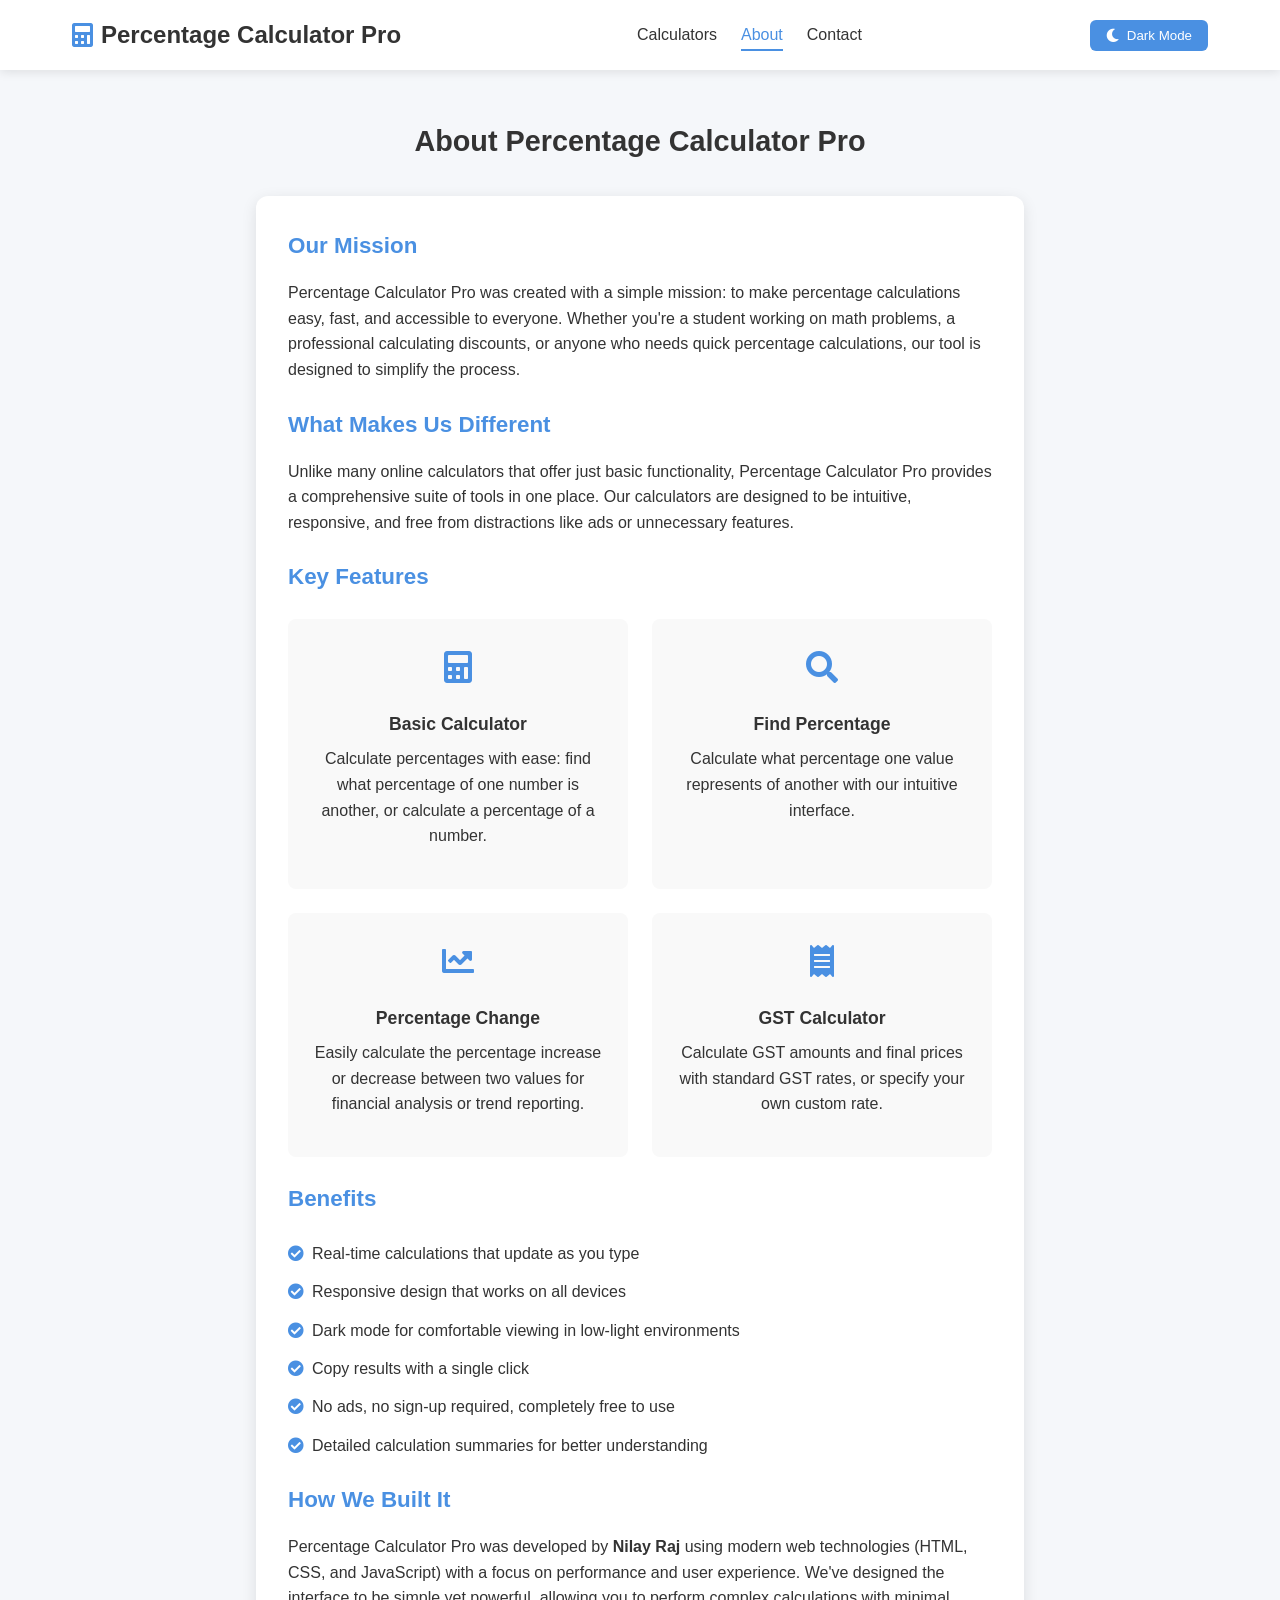
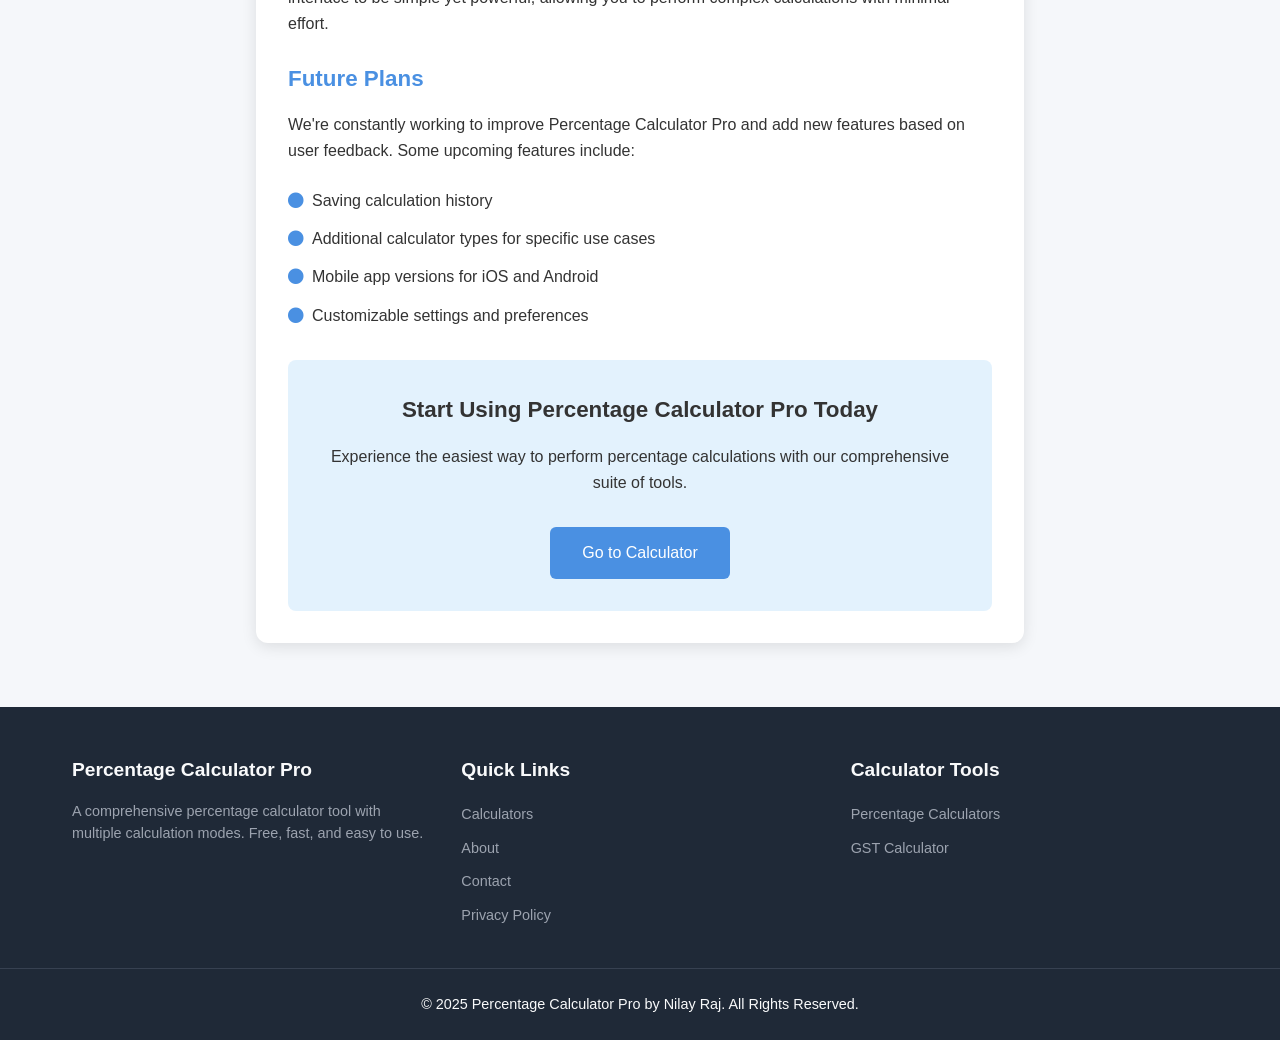
==== about.html @ c62aca21 "Add files via upload" ====
<!DOCTYPE html>
<html lang="en">
<head>
    <meta charset="UTF-8">
    <meta name="viewport" content="width=device-width, initial-scale=1.0">
    <title>About - Percentage Calculator Pro</title>
    <meta name="description" content="Learn about Percentage Calculator Pro - a comprehensive tool for all your percentage calculations.">
    <link rel="stylesheet" href="styles.css">
    <link rel="stylesheet" href="https://cdnjs.cloudflare.com/ajax/libs/font-awesome/5.15.4/css/all.min.css">
</head>
<body class="light-mode">
    <!-- Header -->
    <header class="site-header">
        <div class="header-content">
            <div class="logo">
                <h1><i class="fas fa-calculator"></i> Percentage Calculator Pro</h1>
            </div>
            <nav class="main-nav">
                <ul>
                    <li><a href="index.html">Calculators</a></li>
                    <li><a href="about.html" class="active">About</a></li>
                    <li><a href="contact.html">Contact</a></li>
                </ul>
            </nav>
            <div class="theme-toggle">
                <button id="theme-toggle-btn">
                    <i class="fas fa-moon"></i>
                    <span>Dark Mode</span>
                </button>
            </div>
        </div>
    </header>
    
    <div class="container">
        <h2 class="page-title">About Percentage Calculator Pro</h2>
        
        <div class="about-section">
            <div class="about-content">
                <h3>Our Mission</h3>
                <p>Percentage Calculator Pro was created with a simple mission: to make percentage calculations easy, fast, and accessible to everyone. Whether you're a student working on math problems, a professional calculating discounts, or anyone who needs quick percentage calculations, our tool is designed to simplify the process.</p>
                
                <h3>What Makes Us Different</h3>
                <p>Unlike many online calculators that offer just basic functionality, Percentage Calculator Pro provides a comprehensive suite of tools in one place. Our calculators are designed to be intuitive, responsive, and free from distractions like ads or unnecessary features.</p>
                
                <h3>Key Features</h3>
                <div class="feature-grid">
                    <div class="feature-card">
                        <div class="feature-icon">
                            <i class="fas fa-calculator"></i>
                        </div>
                        <h4>Basic Calculator</h4>
                        <p>Calculate percentages with ease: find what percentage of one number is another, or calculate a percentage of a number.</p>
                    </div>
                    
                    <div class="feature-card">
                        <div class="feature-icon">
                            <i class="fas fa-search"></i>
                        </div>
                        <h4>Find Percentage</h4>
                        <p>Calculate what percentage one value represents of another with our intuitive interface.</p>
                    </div>
                    
                    <div class="feature-card">
                        <div class="feature-icon">
                            <i class="fas fa-chart-line"></i>
                        </div>
                        <h4>Percentage Change</h4>
                        <p>Easily calculate the percentage increase or decrease between two values for financial analysis or trend reporting.</p>
                    </div>
                    
                    <div class="feature-card">
                        <div class="feature-icon">
                            <i class="fas fa-receipt"></i>
                        </div>
                        <h4>GST Calculator</h4>
                        <p>Calculate GST amounts and final prices with standard GST rates, or specify your own custom rate.</p>
                    </div>
                </div>
                
                <h3>Benefits</h3>
                <ul class="benefits-list">
                    <li><i class="fas fa-check-circle"></i> Real-time calculations that update as you type</li>
                    <li><i class="fas fa-check-circle"></i> Responsive design that works on all devices</li>
                    <li><i class="fas fa-check-circle"></i> Dark mode for comfortable viewing in low-light environments</li>
                    <li><i class="fas fa-check-circle"></i> Copy results with a single click</li>
                    <li><i class="fas fa-check-circle"></i> No ads, no sign-up required, completely free to use</li>
                    <li><i class="fas fa-check-circle"></i> Detailed calculation summaries for better understanding</li>
                </ul>
                
                <h3>How We Built It</h3>
                <p>Percentage Calculator Pro was developed by <strong>Nilay Raj</strong> using modern web technologies (HTML, CSS, and JavaScript) with a focus on performance and user experience. We've designed the interface to be simple yet powerful, allowing you to perform complex calculations with minimal effort.</p>
                
                <h3>Future Plans</h3>
                <p>We're constantly working to improve Percentage Calculator Pro and add new features based on user feedback. Some upcoming features include:</p>
                <ul class="benefits-list">
                    <li><i class="fas fa-circle"></i> Saving calculation history</li>
                    <li><i class="fas fa-circle"></i> Additional calculator types for specific use cases</li>
                    <li><i class="fas fa-circle"></i> Mobile app versions for iOS and Android</li>
                    <li><i class="fas fa-circle"></i> Customizable settings and preferences</li>
                </ul>
                
                <div class="cta-box">
                    <h3>Start Using Percentage Calculator Pro Today</h3>
                    <p>Experience the easiest way to perform percentage calculations with our comprehensive suite of tools.</p>
                    <a href="index.html" class="cta-button">Go to Calculator</a>
                </div>
            </div>
        </div>
    </div>
    
    <!-- Footer -->
    <footer class="site-footer">
        <div class="footer-content">
            <div class="footer-section">
                <h3>Percentage Calculator Pro</h3>
                <p>A comprehensive percentage calculator tool with multiple calculation modes. Free, fast, and easy to use.</p>
            </div>
            
            <div class="footer-section">
                <h3>Quick Links</h3>
                <ul>
                    <li><a href="index.html">Calculators</a></li>
                    <li><a href="about.html">About</a></li>
                    <li><a href="contact.html">Contact</a></li>
                    <li><a href="privacy.html">Privacy Policy</a></li>
                </ul>
            </div>
            
            <div class="footer-section">
                <h3>Calculator Tools</h3>
                <ul>
                    <li><a href="#" data-tab="percentage-calculators" class="footer-tab-link">Percentage Calculators</a></li>
                    <li><a href="#" data-tab="gst-calculator" class="footer-tab-link">GST Calculator</a></li>
                </ul>
            </div>
        </div>
        
        <div class="footer-bottom">
            <p>&copy; 2025 Percentage Calculator Pro by Nilay Raj. All Rights Reserved.</p>
        </div>
    </footer>
    
    <script src="script.js"></script>
</body>
</html>
---- styles.css ----
/* CSS Variables for theme support */
:root {
    /* Light theme variables */
    --background-color: #f5f7fa;
    --text-color: #333;
    --card-bg: #fff;
    --card-shadow: 0 4px 15px rgba(0, 0, 0, 0.1);
    --input-bg: #f9f9f9;
    --input-border: #e0e0e0;
    --input-focus: #4a90e2;
    --primary-color: #4a90e2;
    --primary-light: #e3f2fd;
    --result-bg: #e8f5e9;
    --result-focus-bg: #c8e6c9;
    --error-color: #f44336;
    --button-bg: #4a90e2;
    --button-text: white;
    --button-hover: #3a80d2;
    --tooltip-bg: #333;
    --tooltip-text: white;
    --tab-inactive: #eaeaea;
    --tab-active-border: #4a90e2;
    --header-bg: #ffffff;
    --header-text: #333;
    --footer-bg: #1f2937;
    --footer-text: #f9fafb;
    --footer-link: #9ca3af;
    --footer-link-hover: #f9fafb;
    --footer-border: #374151;
}

/* Dark theme variables */
.dark-mode {
    --background-color: #1a1a2e;
    --text-color: #f0f0f0;
    --card-bg: #16213e;
    --card-shadow: 0 4px 15px rgba(0, 0, 0, 0.3);
    --input-bg: #0f3460;
    --input-border: #1a1a2e;
    --input-focus: #4a90e2;
    --primary-color: #4a90e2;
    --primary-light: #102a43;
    --result-bg: #1e3a1e;
    --result-focus-bg: #2e4a2e;
    --error-color: #ff6b6b;
    --button-bg: #4a90e2;
    --button-text: white;
    --button-hover: #3a80d2;
    --tooltip-bg: #f0f0f0;
    --tooltip-text: #333;
    --tab-inactive: #0d1b2a;
    --tab-active-border: #4a90e2;
    --header-bg: #0f172a;
    --header-text: #f9fafb;
    --footer-bg: #0f172a;
    --footer-text: #f9fafb;
    --footer-link: #9ca3af;
    --footer-link-hover: #f9fafb;
    --footer-border: #1f2937;
}

/* Base styles */
* {
    margin: 0;
    padding: 0;
    box-sizing: border-box;
    transition: background-color 0.3s, color 0.3s;
    max-width: 100%;
}

html {
    overflow-x: hidden;
    width: 100%;
    max-width: 100%;
}

body {
    font-family: 'Segoe UI', Tahoma, Geneva, Verdana, sans-serif;
    line-height: 1.6;
    background-color: var(--background-color);
    color: var(--text-color);
    min-height: 100vh;
    display: flex;
    flex-direction: column;
    padding: 0;
    margin: 0;
    overflow-x: hidden; /* Prevent horizontal scrolling */
    width: 100%;
    box-sizing: border-box;
}

/* Header Styles */
.site-header {
    background-color: var(--header-bg);
    color: var(--header-text);
    padding: 1rem 0;
    width: 100%;
    max-width: 100vw;
    box-shadow: 0 2px 10px rgba(0, 0, 0, 0.1);
    position: relative;
    z-index: 100;
    box-sizing: border-box;
    overflow-x: hidden;
}

.header-content {
    display: flex;
    justify-content: space-between;
    align-items: center;
    max-width: 1200px;
    margin: 0 auto;
    padding: 0 2rem;
    flex-wrap: wrap;
    box-sizing: border-box;
    width: 100%;
    overflow-x: hidden;
}

.logo h1 {
    margin: 0;
    font-size: 1.5rem;
    display: flex;
    align-items: center;
}

.logo h1 i {
    margin-right: 0.5rem;
    color: var(--primary-color);
}

.main-nav ul {
    list-style: none;
    display: flex;
    margin: 0;
    padding: 0;
}

.main-nav li {
    margin-left: 1.5rem;
}

.main-nav a {
    color: var(--header-text);
    text-decoration: none;
    padding: 0.5rem 0;
    position: relative;
    transition: all 0.3s;
}

.main-nav a:hover,
.main-nav a.active {
    color: var(--primary-color);
}

.main-nav a.active::after {
    content: '';
    position: absolute;
    width: 100%;
    height: 2px;
    background-color: var(--primary-color);
    bottom: 0;
    left: 0;
}

.container {
    width: 100%;
    max-width: 800px;
    text-align: center;
    margin: 2rem auto;
    padding: 0 1rem;
    flex: 1;
    box-sizing: border-box;
    overflow-x: hidden;
}

h1 {
    font-size: 2rem;
    margin-bottom: 1.5rem;
    color: var(--text-color);
    font-weight: 600;
}

h2 {
    font-size: 1.5rem;
    margin-bottom: 1.2rem;
    color: var(--text-color);
    font-weight: 500;
}

/* Calculator Tabs */
.calculator-tabs {
    display: flex;
    justify-content: center;
    flex-wrap: wrap;
    margin-bottom: 1rem;
    gap: 5px;
    width: 100%;
    box-sizing: border-box;
    max-width: 100%;
}

.tab-btn {
    padding: 0.8rem 1rem;
    background-color: var(--tab-inactive);
    color: var(--text-color);
    border: none;
    border-bottom: 3px solid transparent;
    font-size: 0.9rem;
    cursor: pointer;
    transition: all 0.3s;
    flex: 1;
    min-width: 120px;
    max-width: 150px;
    border-radius: 6px 6px 0 0;
}

.tab-btn:hover {
    background-color: var(--primary-light);
}

.tab-btn.active {
    background-color: var(--card-bg);
    border-bottom: 3px solid var(--tab-active-border);
    font-weight: 500;
}

.tab-content {
    display: none;
}

.tab-content.active {
    display: block;
}

.calculator-card {
    background-color: var(--card-bg);
    padding: 2rem;
    border-radius: 12px;
    box-shadow: var(--card-shadow);
    margin-bottom: 2rem;
    width: 100%;
    box-sizing: border-box;
    overflow-x: hidden;
}

.calculator-section {
    margin-bottom: 1.5rem;
    padding-bottom: 1rem;
}

.calculator-section h3 {
    color: var(--primary-color);
    margin-bottom: 1.5rem;
    font-size: 1.5rem;
    border-left: 4px solid var(--primary-color);
    padding-left: 0.8rem;
}

.section-divider {
    height: 1px;
    background-color: var(--border-color);
    margin: 2rem 0;
    position: relative;
}

.section-divider::after {
    content: "";
    position: absolute;
    width: 30%;
    height: 3px;
    background-color: var(--primary-color);
    left: 35%;
    top: -1px;
    border-radius: 2px;
}

/* Input styling */
.input-group {
    margin-bottom: 1.5rem;
    text-align: left;
}

label {
    display: block;
    margin-bottom: 0.5rem;
    font-weight: 500;
    color: var(--text-color);
}

.input-with-tooltip {
    position: relative;
    display: flex;
    align-items: center;
}

input {
    width: 100%;
    padding: 0.8rem;
    border: 1px solid var(--input-border);
    border-radius: 6px;
    font-size: 1rem;
    background-color: var(--input-bg);
    color: var(--text-color);
    transition: border 0.3s, box-shadow 0.3s;
}

input:focus {
    outline: none;
    border-color: var(--input-focus);
    box-shadow: 0 0 0 3px rgba(74, 144, 226, 0.2);
}

input::placeholder {
    color: #999;
}

.result-field {
    background-color: var(--result-bg);
}

.result-field:focus {
    background-color: var(--result-focus-bg);
}

.active-calculation {
    background-color: var(--result-bg);
}

/* Tooltips */
.tooltip {
    position: relative;
    margin-left: 10px;
    color: var(--primary-color);
    cursor: pointer;
}

.tooltip-text {
    visibility: hidden;
    width: 200px;
    background-color: var(--tooltip-bg);
    color: var(--tooltip-text);
    text-align: center;
    border-radius: 6px;
    padding: 8px;
    position: absolute;
    z-index: 1;
    bottom: 125%;
    left: 50%;
    transform: translateX(-50%);
    opacity: 0;
    transition: opacity 0.3s;
    font-size: 0.8rem;
}

.tooltip:hover .tooltip-text {
    visibility: visible;
    opacity: 1;
}

/* Button styling */
.reset-btn {
    padding: 0.8rem 1.5rem;
    background-color: var(--button-bg);
    color: var(--button-text);
    border: none;
    border-radius: 6px;
    font-size: 1rem;
    cursor: pointer;
    transition: background-color 0.3s;
    margin-top: 1rem;
    width: 100%;
}

.reset-btn:hover {
    background-color: var(--button-hover);
}

/* Theme toggle */
.theme-toggle {
    margin-left: 1rem;
}

#theme-toggle-btn {
    display: flex;
    align-items: center;
    padding: 0.5rem 1rem;
    background-color: var(--button-bg);
    color: var(--button-text);
    border: none;
    border-radius: 6px;
    cursor: pointer;
    transition: background-color 0.3s;
}

#theme-toggle-btn:hover {
    background-color: var(--button-hover);
}

#theme-toggle-btn i {
    margin-right: 0.5rem;
}

/* Summary and error messages */
.summary {
    margin: 1rem 0;
    padding: 0.8rem;
    border-radius: 6px;
    background-color: var(--input-bg);
    text-align: center;
    min-height: 3rem;
    display: flex;
    align-items: center;
    justify-content: center;
}

.error-message {
    color: var(--error-color);
    margin-bottom: 1rem;
    min-height: 1.5rem;
    font-size: 0.9rem;
}

/* Responsive design */
@media (max-width: 768px) {
    h1 {
        font-size: 1.5rem;
    }
    
    h2 {
        font-size: 1.3rem;
    }
    
    .calculator-card {
        padding: 1.5rem;
    }
    
    .theme-toggle {
        position: relative;
        top: 0;
        right: 0;
        margin-bottom: 1rem;
        width: 100%;
        display: flex;
        justify-content: flex-end;
    }
    
    .calculator-tabs {
        flex-wrap: wrap;
    }
    
    .tab-btn {
        padding: 0.6rem 0.5rem;
        font-size: 0.8rem;
        min-width: 90px;
    }
    
    #theme-toggle-btn span {
        display: none;
    }
    
    #theme-toggle-btn {
        padding: 0.5rem;
    }
    
    #theme-toggle-btn i {
        margin-right: 0;
    }
}

/* GST Calculator specific styles */
select {
    width: 100%;
    padding: 0.8rem;
    border: 1px solid var(--input-border);
    border-radius: 6px;
    font-size: 1rem;
    background-color: var(--input-bg);
    color: var(--text-color);
    transition: border 0.3s, box-shadow 0.3s;
    appearance: none; /* Remove default styles */
    background-image: url('data:image/svg+xml;utf8,<svg fill="%23999" height="24" viewBox="0 0 24 24" width="24" xmlns="http://www.w3.org/2000/svg"><path d="M7 10l5 5 5-5z"/></svg>');
    background-repeat: no-repeat;
    background-position: right 10px center;
}

select:focus {
    outline: none;
    border-color: var(--input-focus);
    box-shadow: 0 0 0 3px rgba(74, 144, 226, 0.2);
}

.hidden {
    display: none;
}

.gst-toggle {
    display: flex;
    justify-content: space-between;
    margin-bottom: 1.5rem;
    flex-wrap: wrap;
    gap: 10px;
}

.toggle-label {
    display: flex;
    align-items: center;
    flex: 1;
    cursor: pointer;
    padding: 0.5rem;
    border-radius: 6px;
    transition: background-color 0.3s;
    min-width: 200px;
}

.toggle-label:hover {
    background-color: var(--primary-light);
}

.toggle-label input {
    margin-right: 10px;
    width: auto;
}

.results-container {
    background-color: var(--input-bg);
    border-radius: 8px;
    padding: 1rem;
    margin-bottom: 1.5rem;
}

.result-row {
    display: flex;
    justify-content: space-between;
    padding: 0.5rem 0;
    border-bottom: 1px solid var(--input-border);
}

.result-row:last-child {
    border-bottom: none;
}

.result-label {
    font-weight: 500;
}

.result-value {
    font-weight: 600;
    color: var(--primary-color);
}

.button-group {
    display: flex;
    gap: 1rem;
}

.button-group button {
    flex: 1;
}

.copy-btn {
    padding: 0.8rem 1.5rem;
    background-color: var(--card-bg);
    color: var(--text-color);
    border: 1px solid var(--input-border);
    border-radius: 6px;
    font-size: 1rem;
    cursor: pointer;
    transition: all 0.3s;
    margin-top: 1rem;
    display: flex;
    align-items: center;
    justify-content: center;
}

.copy-btn:hover {
    background-color: var(--primary-light);
}

.copy-btn i {
    margin-right: 0.5rem;
}

/* Footer Styles */
.site-footer {
    background-color: var(--footer-bg);
    color: var(--footer-text);
    padding: 3rem 0 0;
    margin-top: auto;
    width: 100%;
    max-width: 100vw;
    box-sizing: border-box;
    overflow-x: hidden;
}

.footer-content {
    display: flex;
    justify-content: space-between;
    max-width: 1200px;
    margin: 0 auto;
    padding: 0 2rem 2rem;
    flex-wrap: wrap;
    gap: 2rem;
    box-sizing: border-box;
    width: 100%;
    overflow-x: hidden;
}

.footer-section {
    flex: 1;
    min-width: 250px;
}

.footer-section h3 {
    color: var(--footer-text);
    margin-bottom: 1rem;
    font-size: 1.2rem;
}

.footer-section p {
    color: var(--footer-link);
    margin-bottom: 1rem;
    font-size: 0.9rem;
    line-height: 1.5;
}

.footer-section ul {
    list-style: none;
    padding: 0;
}

.footer-section li {
    margin-bottom: 0.5rem;
}

.footer-section a {
    color: var(--footer-link);
    text-decoration: none;
    transition: color 0.3s;
    font-size: 0.9rem;
}

.footer-section a:hover {
    color: var(--footer-link-hover);
}

.footer-bottom {
    text-align: center;
    padding: 1.5rem 0;
    border-top: 1px solid var(--footer-border);
    font-size: 0.9rem;
}

.footer-bottom p {
    margin: 0;
}

.footer-tab-link {
    cursor: pointer;
}

/* Profit and Loss Calculator Styles */
.pl-results-container {
    background-color: var(--input-bg);
    border-radius: 8px;
    padding: 1rem;
    margin-bottom: 1.5rem;
    transition: all 0.3s ease;
    border-left: 4px solid transparent;
}

.pl-result-type {
    font-size: 1.2rem;
    font-weight: 700;
    text-align: center;
    margin-bottom: 15px;
    padding-bottom: 10px;
    border-bottom: 1px solid var(--input-border);
}

.profit-result {
    background-color: rgba(0, 128, 0, 0.1);
    border-left: 4px solid green;
}

.loss-result {
    background-color: rgba(255, 0, 0, 0.1);
    border-left: 4px solid red;
}

.neutral-result {
    background-color: rgba(128, 128, 128, 0.1);
    border-left: 4px solid gray;
}

.profit-text {
    color: green;
}

.loss-text {
    color: red;
}

.neutral-text {
    color: gray;
}

/* Page title */
.page-title {
    font-size: 1.8rem;
    margin: 1rem 0 2rem;
    color: var(--text-color);
    font-weight: 600;
}

@media (max-width: 768px) {
    .header-content, .footer-content {
        flex-direction: column;
        align-items: center;
        text-align: center;
        gap: 1rem;
        padding: 1rem;
    }
    
    .main-nav ul {
        flex-wrap: wrap;
        justify-content: center;
    }
    
    .main-nav li {
        margin: 0 1rem;
    }
    
    .footer-section {
        min-width: 100%;
        text-align: center;
    }
    
    .site-header .theme-toggle {
        position: static;
        margin-top: 1rem;
    }
}

/* About Page Styles */
.about-section {
    background-color: var(--card-bg);
    padding: 2rem;
    border-radius: 12px;
    box-shadow: var(--card-shadow);
    margin-bottom: 2rem;
}

.about-content {
    text-align: left;
}

.about-content h3 {
    margin: 1.5rem 0 1rem;
    color: var(--primary-color);
    font-size: 1.4rem;
}

.about-content h3:first-child {
    margin-top: 0;
}

.about-content p {
    margin-bottom: 1rem;
    line-height: 1.6;
}

.feature-grid {
    display: grid;
    grid-template-columns: repeat(auto-fill, minmax(250px, 1fr));
    gap: 1.5rem;
    margin: 1.5rem 0;
}

.feature-card {
    background-color: var(--input-bg);
    padding: 1.5rem;
    border-radius: 8px;
    text-align: center;
    transition: transform 0.3s, box-shadow 0.3s;
}

.feature-card:hover {
    transform: translateY(-5px);
    box-shadow: 0 10px 20px rgba(0, 0, 0, 0.1);
}

.feature-icon {
    font-size: 2rem;
    color: var(--primary-color);
    margin-bottom: 1rem;
}

.feature-card h4 {
    margin-bottom: 0.5rem;
    font-size: 1.1rem;
}

.benefits-list {
    list-style: none;
    padding: 0;
    margin: 1.5rem 0;
}

.benefits-list li {
    margin-bottom: 0.8rem;
    display: flex;
    align-items: baseline;
}

.benefits-list i {
    color: var(--primary-color);
    margin-right: 0.5rem;
}

.cta-box {
    background-color: var(--primary-light);
    padding: 2rem;
    border-radius: 8px;
    text-align: center;
    margin-top: 2rem;
}

.cta-box h3 {
    margin-bottom: 1rem;
    color: var(--text-color);
}

.cta-button {
    display: inline-block;
    padding: 0.8rem 2rem;
    background-color: var(--button-bg);
    color: var(--button-text);
    text-decoration: none;
    border-radius: 6px;
    font-weight: 500;
    margin-top: 1rem;
    transition: background-color 0.3s;
}

.cta-button:hover {
    background-color: var(--button-hover);
}

/* Contact Page Styles */
.contact-section {
    display: grid;
    grid-template-columns: 1fr 1fr;
    gap: 2rem;
    margin-bottom: 2rem;
}

.contact-info, .contact-form-container {
    background-color: var(--card-bg);
    padding: 2rem;
    border-radius: 12px;
    box-shadow: var(--card-shadow);
}

.contact-methods {
    display: grid;
    grid-template-columns: repeat(auto-fill, minmax(200px, 1fr));
    gap: 1.5rem;
    margin-top: 2rem;
}

.contact-method {
    text-align: center;
    padding: 1.5rem;
    background-color: var(--input-bg);
    border-radius: 8px;
}

.contact-icon {
    font-size: 2rem;
    color: var(--primary-color);
    margin-bottom: 1rem;
}

.contact-method h4 {
    margin-bottom: 0.5rem;
}

.contact-form {
    text-align: left;
}

.form-group {
    margin-bottom: 1.5rem;
}

.contact-form label {
    margin-bottom: 0.5rem;
    display: block;
}

.contact-form input,
.contact-form select,
.contact-form textarea {
    width: 100%;
    padding: 0.8rem;
    border: 1px solid var(--input-border);
    border-radius: 6px;
    background-color: var(--input-bg);
    color: var(--text-color);
}

.contact-form textarea {
    resize: vertical;
}

.submit-btn {
    width: 100%;
    padding: 0.8rem;
    background-color: var(--button-bg);
    color: var(--button-text);
    border: none;
    border-radius: 6px;
    font-size: 1rem;
    cursor: pointer;
    transition: background-color 0.3s;
}

.submit-btn:hover {
    background-color: var(--button-hover);
}

.form-message {
    margin-top: 1rem;
    padding: 1rem;
    border-radius: 6px;
    text-align: center;
}

.form-message.success {
    background-color: #d4edda;
    color: #155724;
    border: 1px solid #c3e6cb;
}

.form-message.error {
    background-color: #f8d7da;
    color: #721c24;
    border: 1px solid #f5c6cb;
}

.faq-section {
    background-color: var(--card-bg);
    padding: 2rem;
    border-radius: 12px;
    box-shadow: var(--card-shadow);
    margin-bottom: 2rem;
    text-align: left;
}

.faq-section h3 {
    margin-bottom: 1.5rem;
    color: var(--primary-color);
}

.faq-item {
    margin-bottom: 1rem;
    border: 1px solid var(--input-border);
    border-radius: 6px;
    overflow: hidden;
}

.faq-question {
    padding: 1rem;
    background-color: var(--input-bg);
    cursor: pointer;
    display: flex;
    justify-content: space-between;
    align-items: center;
}

.faq-question h4 {
    margin: 0;
    font-size: 1rem;
}

.faq-icon {
    transition: transform 0.3s;
}

.faq-answer {
    padding: 0;
    max-height: 0;
    overflow: hidden;
    transition: max-height 0.3s, padding 0.3s;
}

.faq-item.active .faq-answer {
    padding: 1rem;
    max-height: 1000px; /* Arbitrary large value */
}

.faq-item.active .faq-icon {
    transform: rotate(180deg);
}

/* Privacy Policy Page Styles */
.privacy-section {
    background-color: var(--card-bg);
    padding: 2rem;
    border-radius: 12px;
    box-shadow: var(--card-shadow);
    margin-bottom: 2rem;
    text-align: left;
}

.last-updated {
    margin-bottom: 1.5rem;
    color: var(--text-color);
}

.privacy-content h3 {
    margin: 1.5rem 0 1rem;
    color: var(--primary-color);
}

.privacy-content h4 {
    margin: 1rem 0 0.5rem;
}

.privacy-content p, .privacy-content ul {
    margin-bottom: 1rem;
    line-height: 1.6;
}

.privacy-content ul {
    padding-left: 1.5rem;
}

.privacy-content a {
    color: var(--primary-color);
    text-decoration: none;
}

.privacy-content a:hover {
    text-decoration: underline;
}

@media (max-width: 768px) {
    .contact-section {
        grid-template-columns: 1fr;
    }
    
    .feature-grid {
        grid-template-columns: 1fr;
    }
}

@media (max-width: 480px) {
    body {
        padding: 0;
    }
    
    .calculator-card {
        padding: 1rem;
    }
    
    input, .reset-btn, select {
        padding: 0.7rem;
    }
    
    .tab-btn {
        font-size: 0.7rem;
        padding: 0.5rem 0.3rem;
        min-width: 70px;
    }
    
    .gst-toggle {
        flex-direction: column;
    }
    
    .toggle-label {
        min-width: auto;
    }
    
    .button-group {
        flex-direction: column;
    }
    
    .about-section, .contact-info, 
    .contact-form-container, .faq-section, 
    .privacy-section {
        padding: 1rem;
    }
}
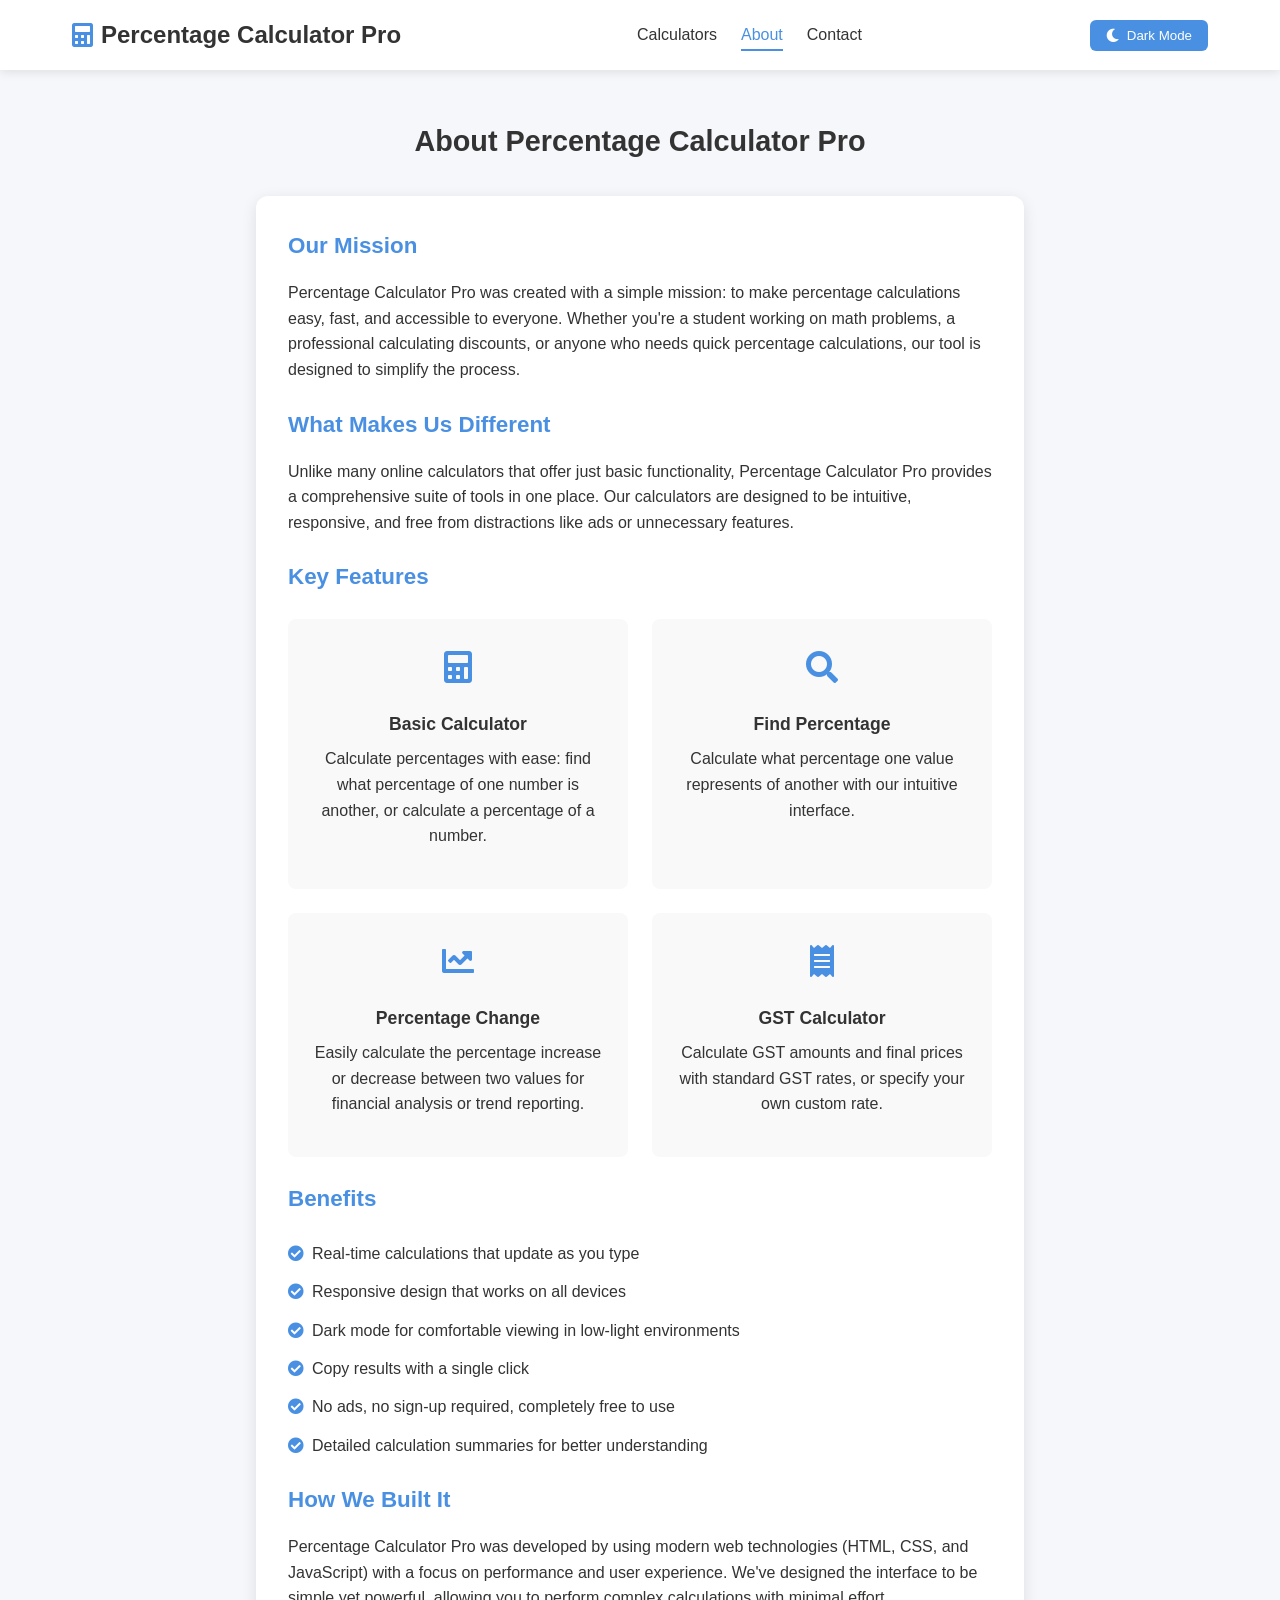
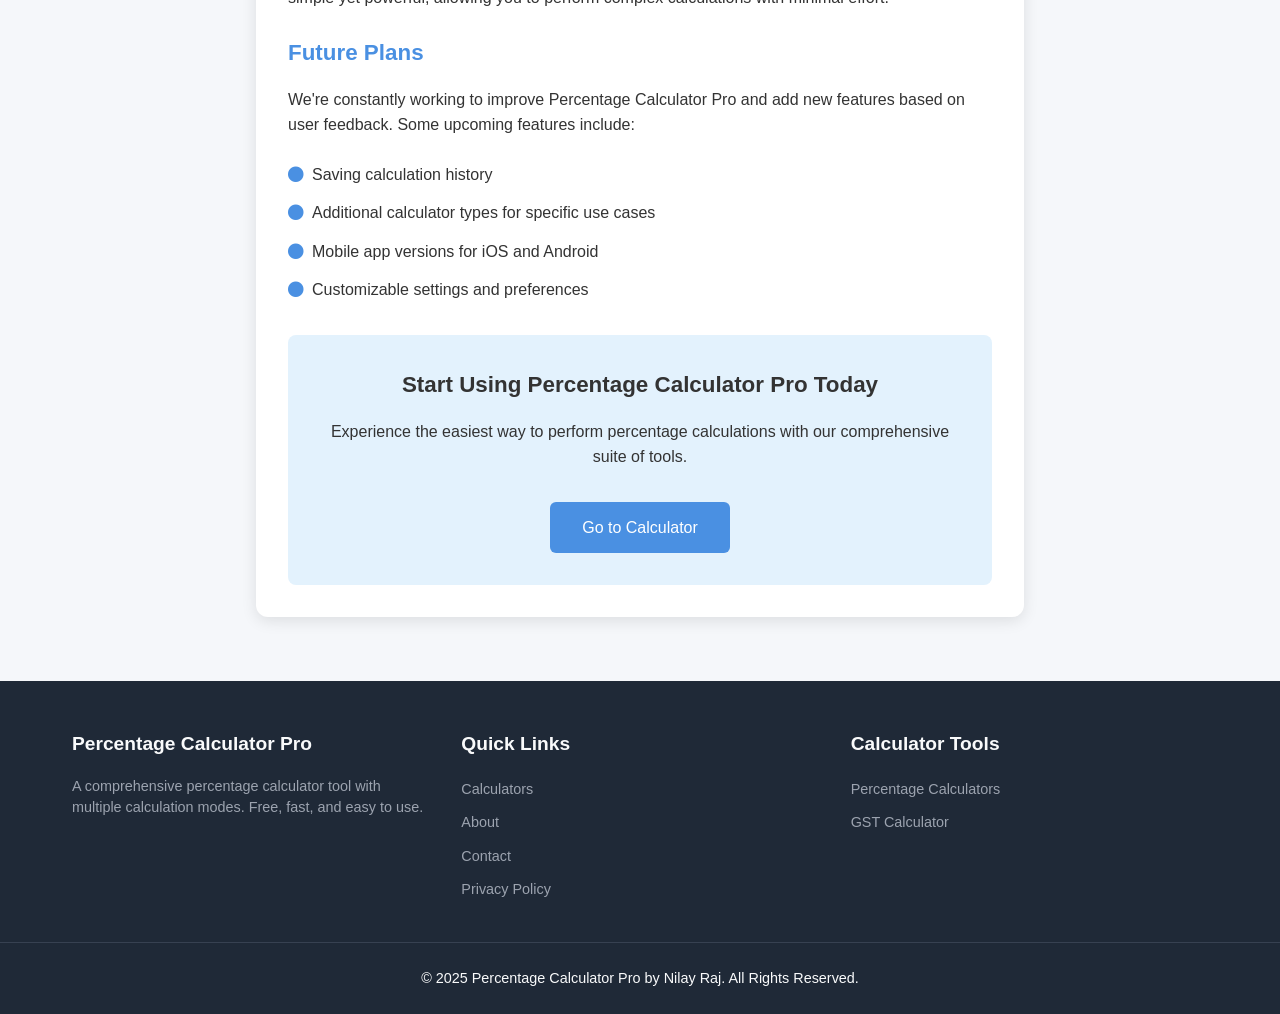
==== commit d4fb6175: "Update about.html" ====
--- a/about.html
+++ b/about.html
@@ -88,7 +88,7 @@
                 </ul>
                 
                 <h3>How We Built It</h3>
-                <p>Percentage Calculator Pro was developed by <strong>Nilay Raj</strong> using modern web technologies (HTML, CSS, and JavaScript) with a focus on performance and user experience. We've designed the interface to be simple yet powerful, allowing you to perform complex calculations with minimal effort.</p>
+                <p>Percentage Calculator Pro was developed by using modern web technologies (HTML, CSS, and JavaScript) with a focus on performance and user experience. We've designed the interface to be simple yet powerful, allowing you to perform complex calculations with minimal effort.</p>
                 
                 <h3>Future Plans</h3>
                 <p>We're constantly working to improve Percentage Calculator Pro and add new features based on user feedback. Some upcoming features include:</p>
@@ -142,4 +142,4 @@
     
     <script src="script.js"></script>
 </body>
-</html>+</html>
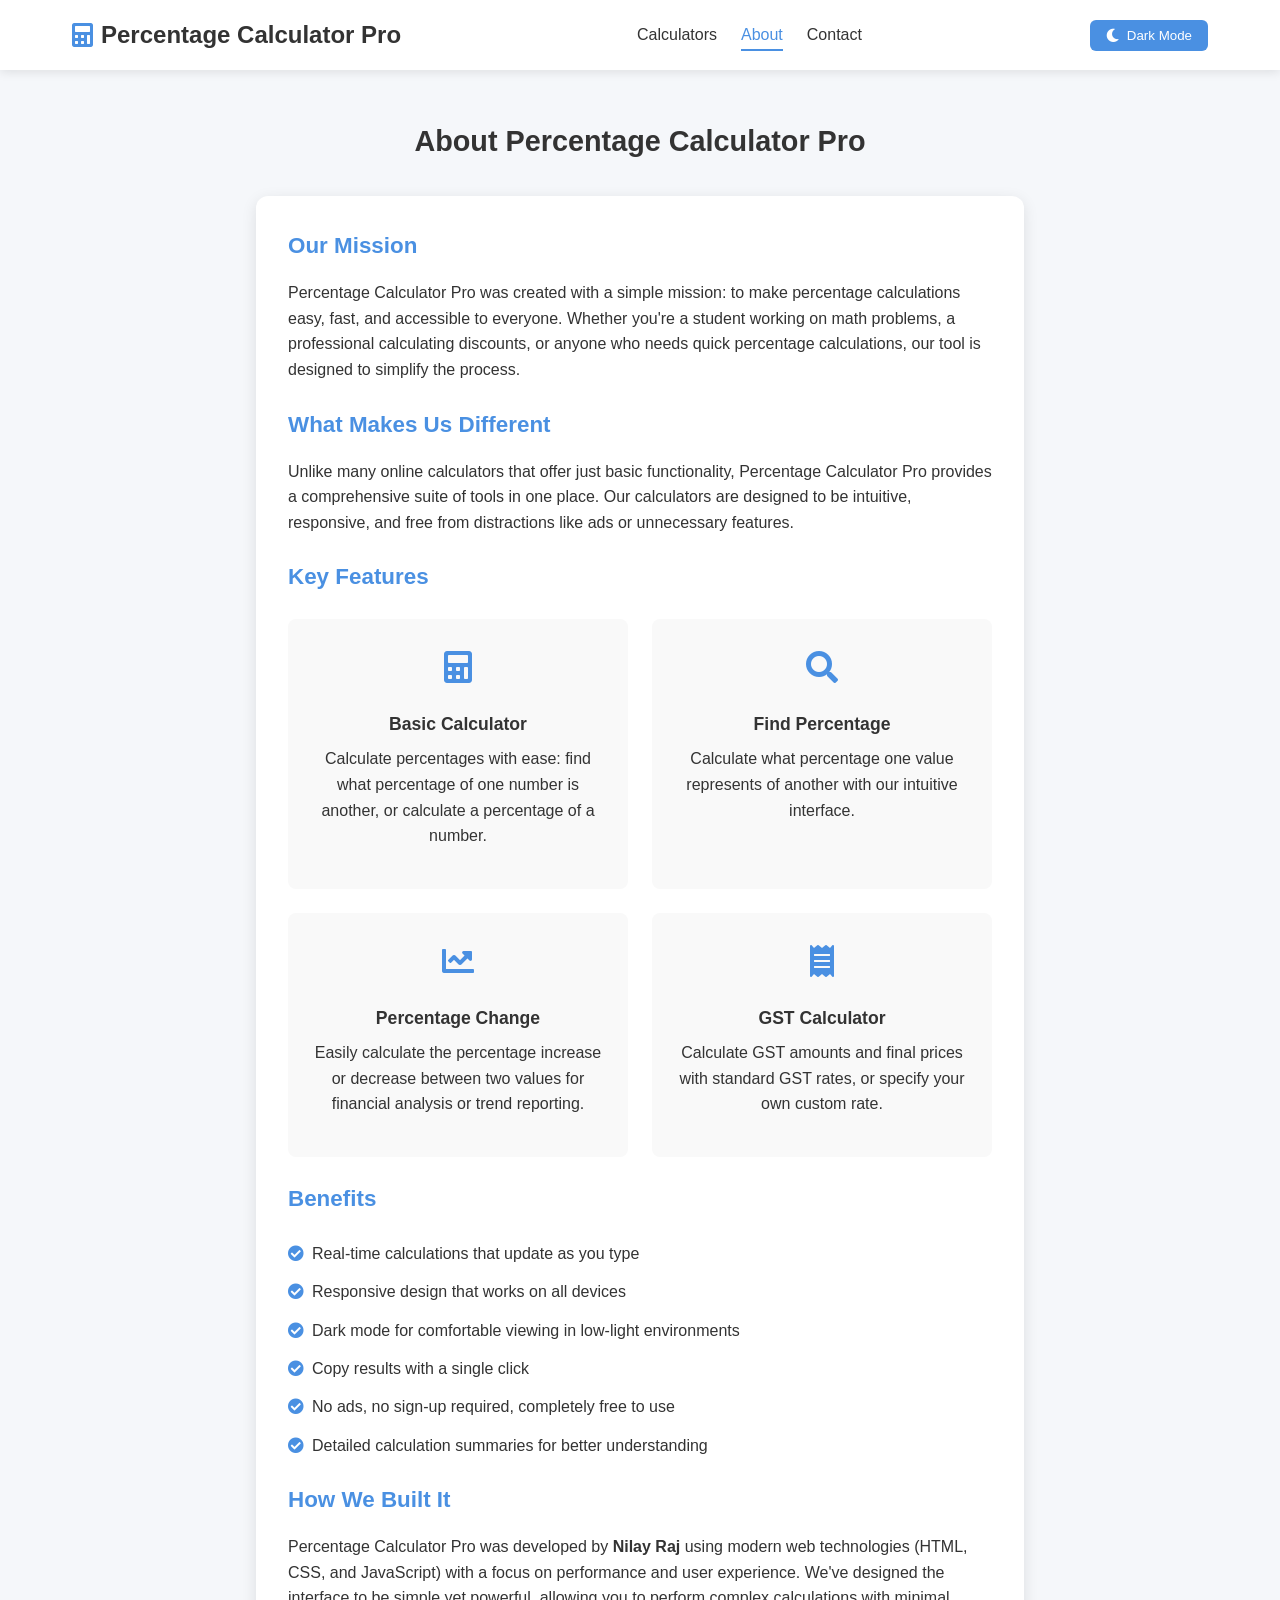
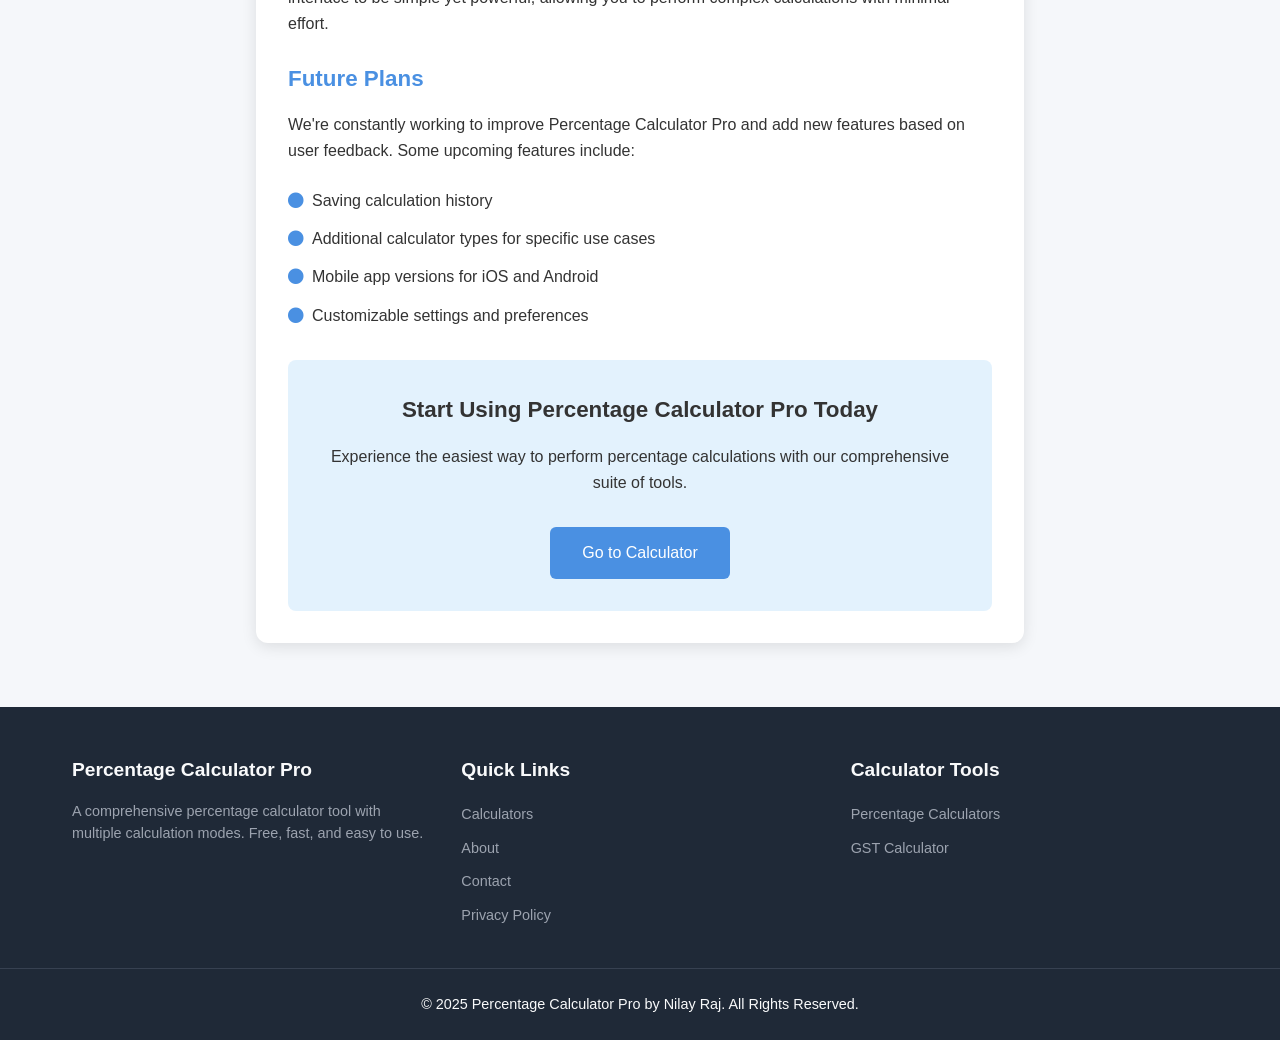
==== commit f9e09753: "Update about.html" ====
--- a/about.html
+++ b/about.html
@@ -88,7 +88,7 @@
                 </ul>
                 
                 <h3>How We Built It</h3>
-                <p>Percentage Calculator Pro was developed by using modern web technologies (HTML, CSS, and JavaScript) with a focus on performance and user experience. We've designed the interface to be simple yet powerful, allowing you to perform complex calculations with minimal effort.</p>
+                <p>Percentage Calculator Pro was developed by <strong>Nilay Raj</strong> using modern web technologies (HTML, CSS, and JavaScript) with a focus on performance and user experience. We've designed the interface to be simple yet powerful, allowing you to perform complex calculations with minimal effort.</p>
                 
                 <h3>Future Plans</h3>
                 <p>We're constantly working to improve Percentage Calculator Pro and add new features based on user feedback. Some upcoming features include:</p>
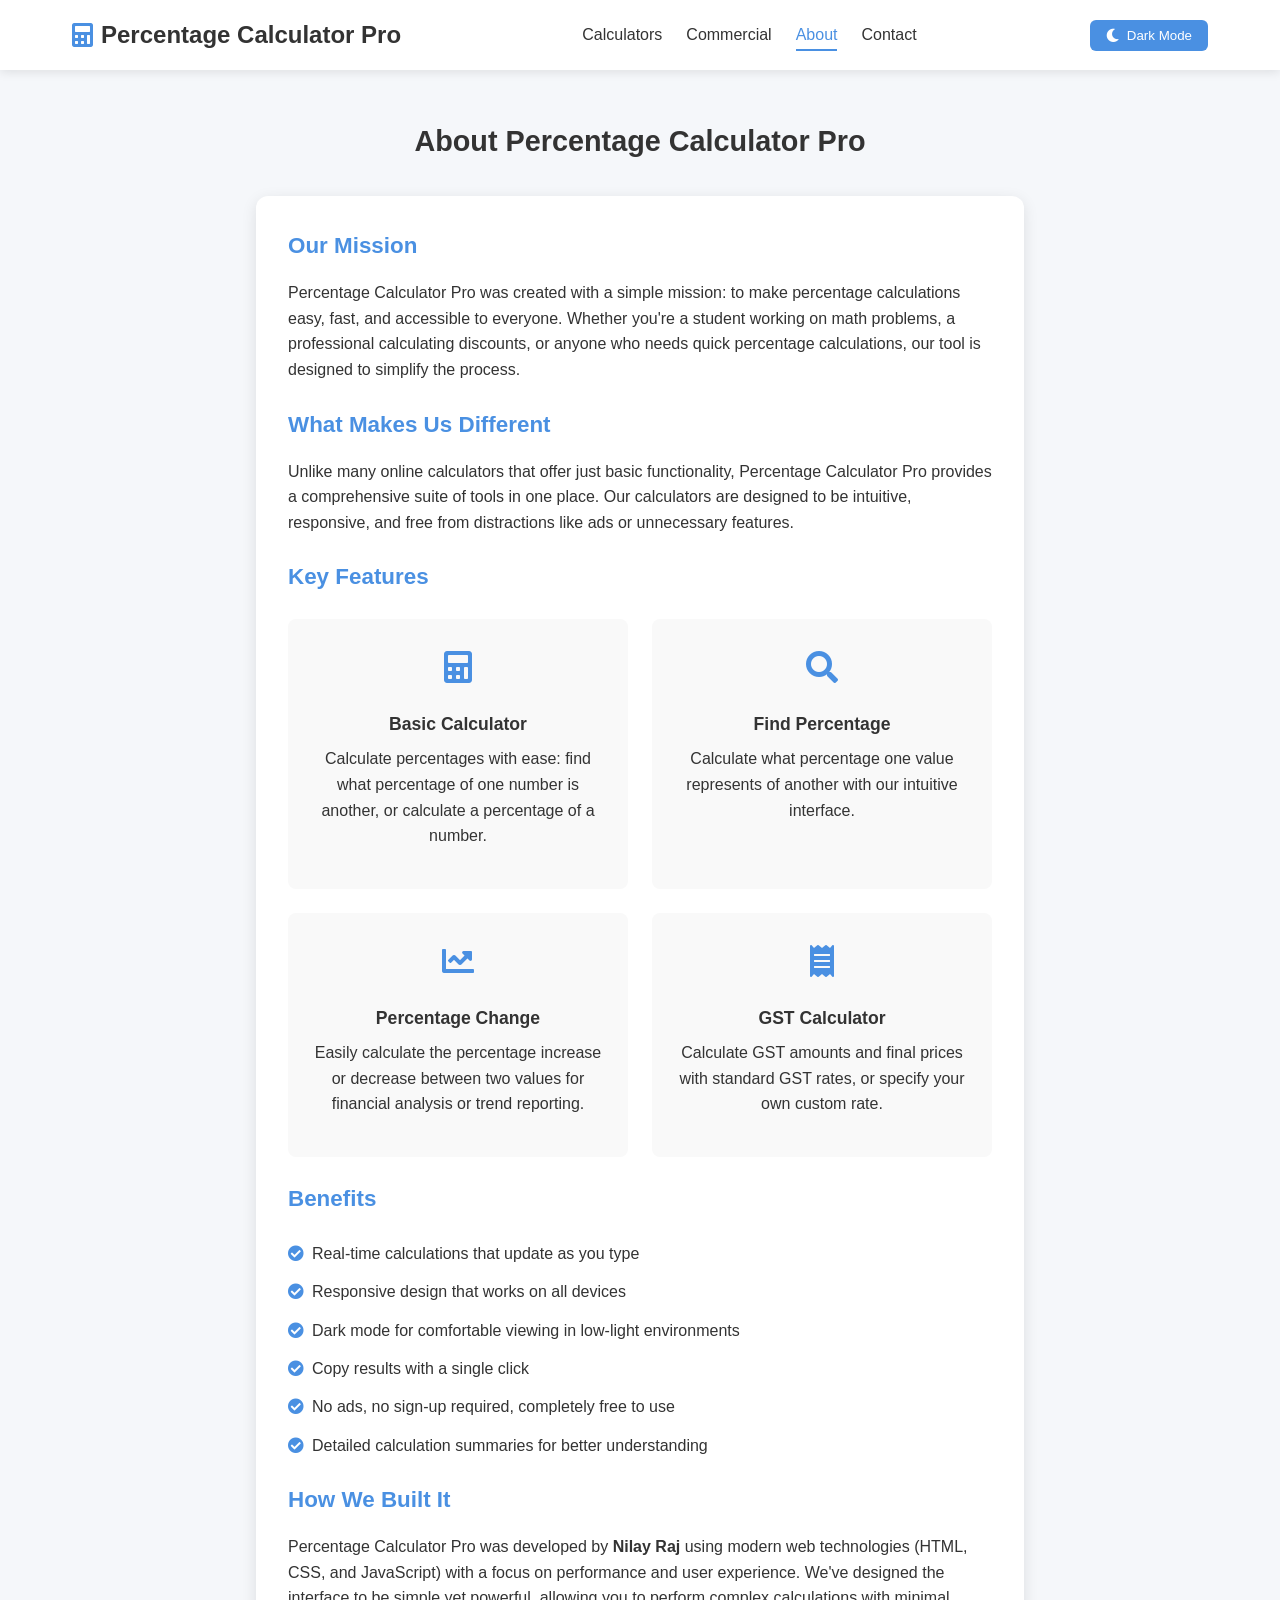
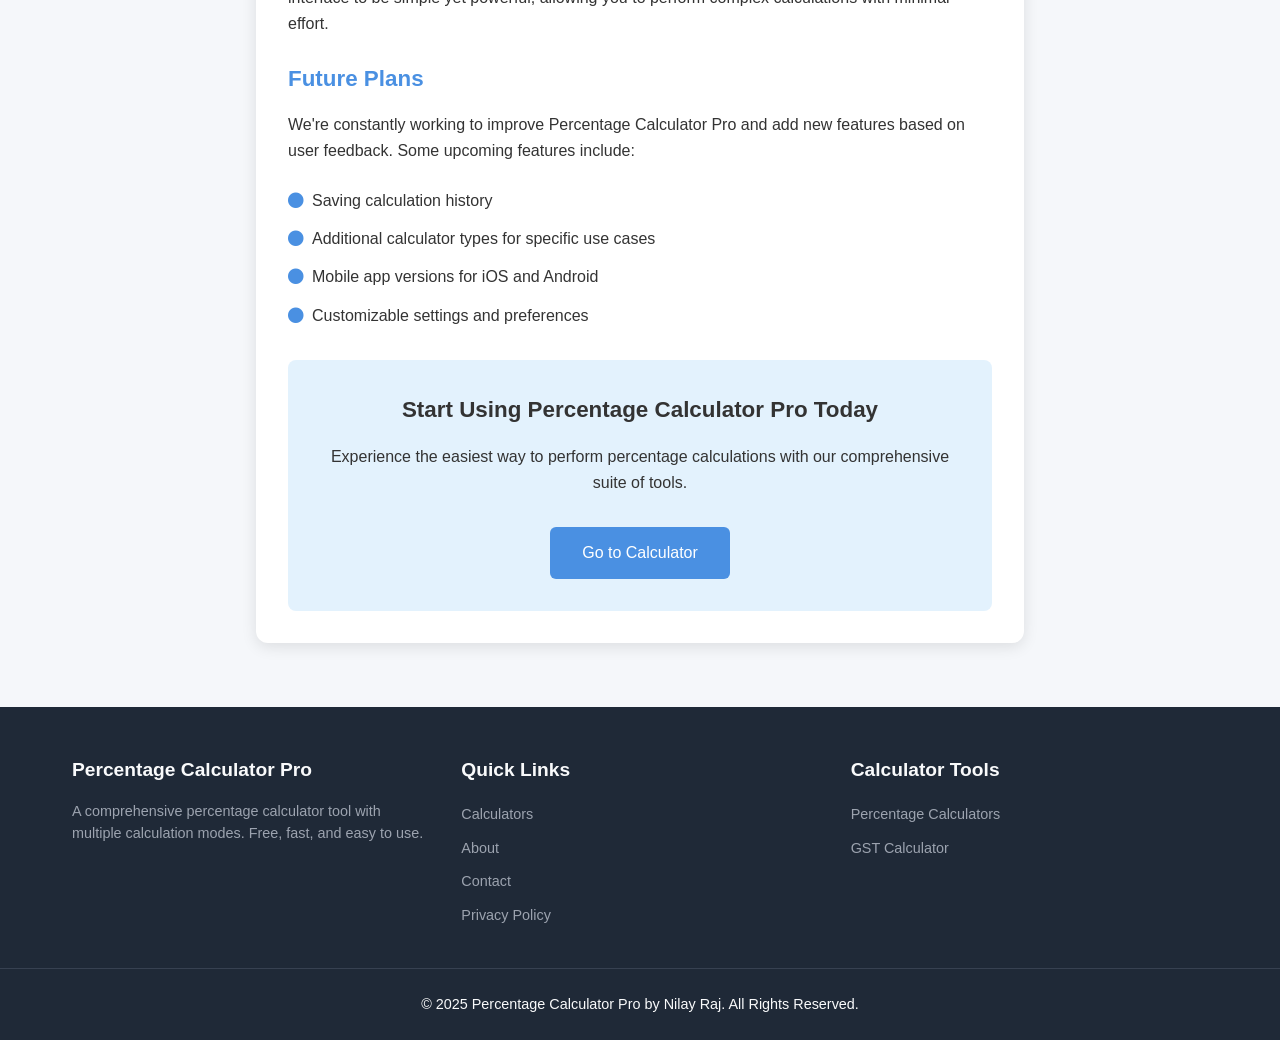
==== commit 9e2802bf: "Update about.html" ====
--- a/about.html
+++ b/about.html
@@ -18,6 +18,7 @@
             <nav class="main-nav">
                 <ul>
                     <li><a href="index.html">Calculators</a></li>
+                    <li><a href="commercial.html">Commercial</a></li>
                     <li><a href="about.html" class="active">About</a></li>
                     <li><a href="contact.html">Contact</a></li>
                 </ul>
